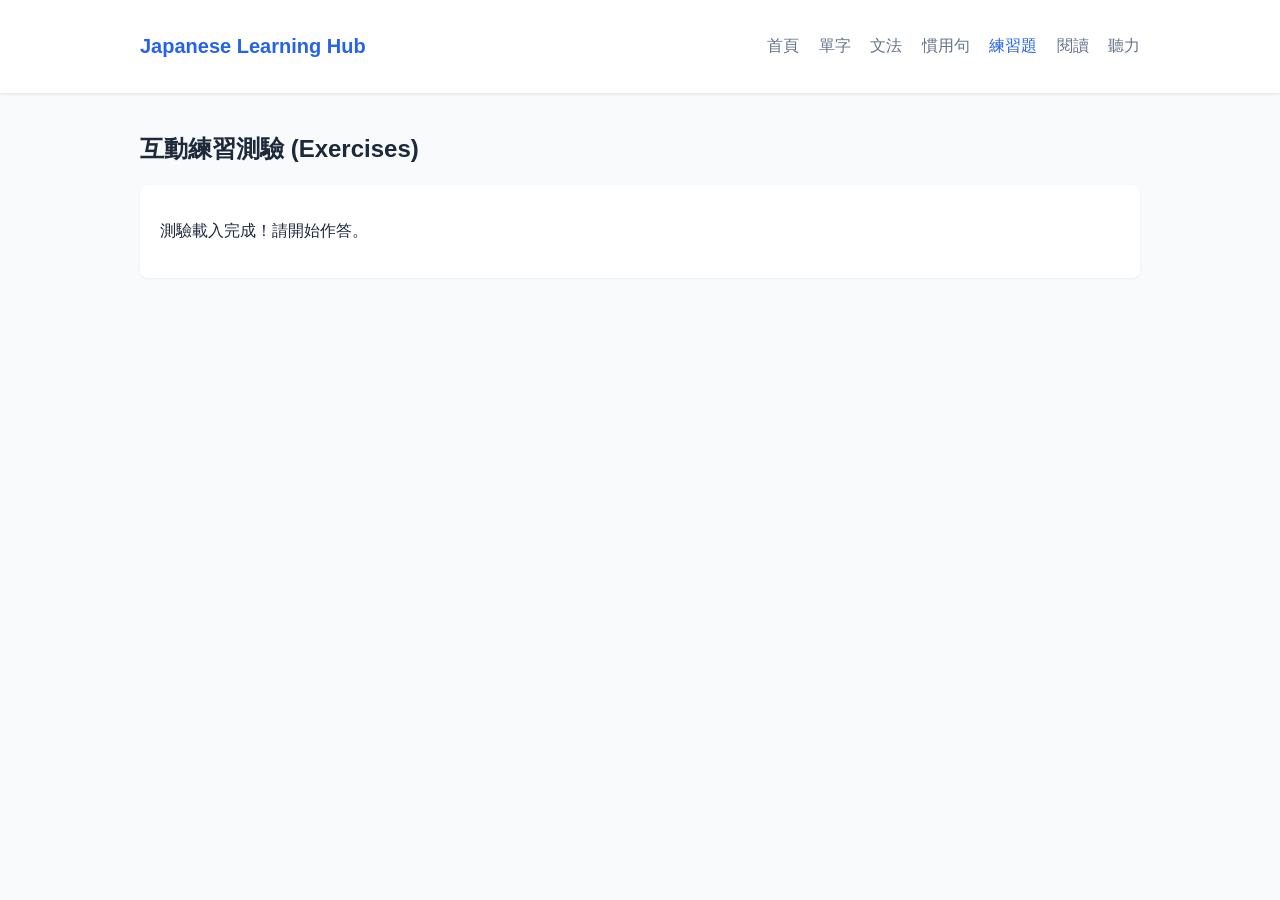
==== pages/exercises.html @ bfe4eba3 "Add files via upload" ====
<!DOCTYPE html>
<html lang="zh-TW">
<head>
    <meta charset="UTF-8">
    <meta name="viewport" content="width=device-width, initial-scale=1.0">
    <title>練習題 - Japanese Learning Hub</title>
    <link rel="stylesheet" href="../css/style.css">
</head>
<body>
    <header class="navbar">
        <div class="container">
            <h1>Japanese Learning Hub</h1>
            <nav>
                <a href="../index.html">首頁</a>
                <a href="vocabulary.html">單字</a>
                <a href="grammar.html">文法</a>
                <a href="idioms.html">慣用句</a>
                <a href="exercises.html" class="active">練習題</a>
                <a href="reading.html">閱讀</a>
                <a href="listening.html">聽力</a>
            </nav>
        </div>
    </header>

    <main class="container">
        <h2>互動練習測驗 (Exercises)</h2>
        <div id="quizContainer" class="quiz-box">載入測驗中...</div>
    </main>

    <script src="../js/main.js"></script>
    <script src="../js/exercises.js"></script>
</body>
</html>
---- css/style.css ----
body {
    font-family: -apple-system, BlinkMacSystemFont, "Segoe UI", Roboto, "Helvetica Neue", Arial, sans-serif;
    background-color: #f8fafc;
    color: #1e293b;
    margin: 0;
    padding: 0;
}

.container {
    max-width: 1000px;
    margin: 0 auto;
    padding: 20px;
}

.navbar {
    background-color: #ffffff;
    box-shadow: 0 1px 3px rgba(0,0,0,0.1);
    padding: 15px 0;
}

.navbar .container {
    display: flex;
    justify-content: space-between;
    align-items: center;
}

.navbar h1 {
    font-size: 1.25rem;
    color: #2563eb;
    margin: 0;
}

.navbar nav a {
    margin-left: 15px;
    text-decoration: none;
    color: #64748b;
    font-weight: 500;
}

.navbar nav a.active, .navbar nav a:hover {
    color: #2563eb;
}

.hero {
    text-align: center;
    padding: 60px 20px;
}

.card-grid {
    display: grid;
    grid-template-columns: repeat(auto-fit, minmax(250px, 1fr));
    gap: 20px;
    margin-top: 40px;
}

.feature-card {
    background: #ffffff;
    padding: 24px;
    border-radius: 8px;
    box-shadow: 0 4px 6px -1px rgba(0,0,0,0.05);
    text-decoration: none;
    color: inherit;
    transition: transform 0.2s;
}

.feature-card:hover {
    transform: translateY(-4px);
}

.search-box {
    width: 100%;
    padding: 12px;
    font-size: 1rem;
    border: 1px solid #cbd5e1;
    border-radius: 6px;
    margin-bottom: 20px;
}

.content-list, .quiz-box {
    background: #ffffff;
    padding: 20px;
    border-radius: 8px;
    box-shadow: 0 1px 3px rgba(0,0,0,0.05);
}
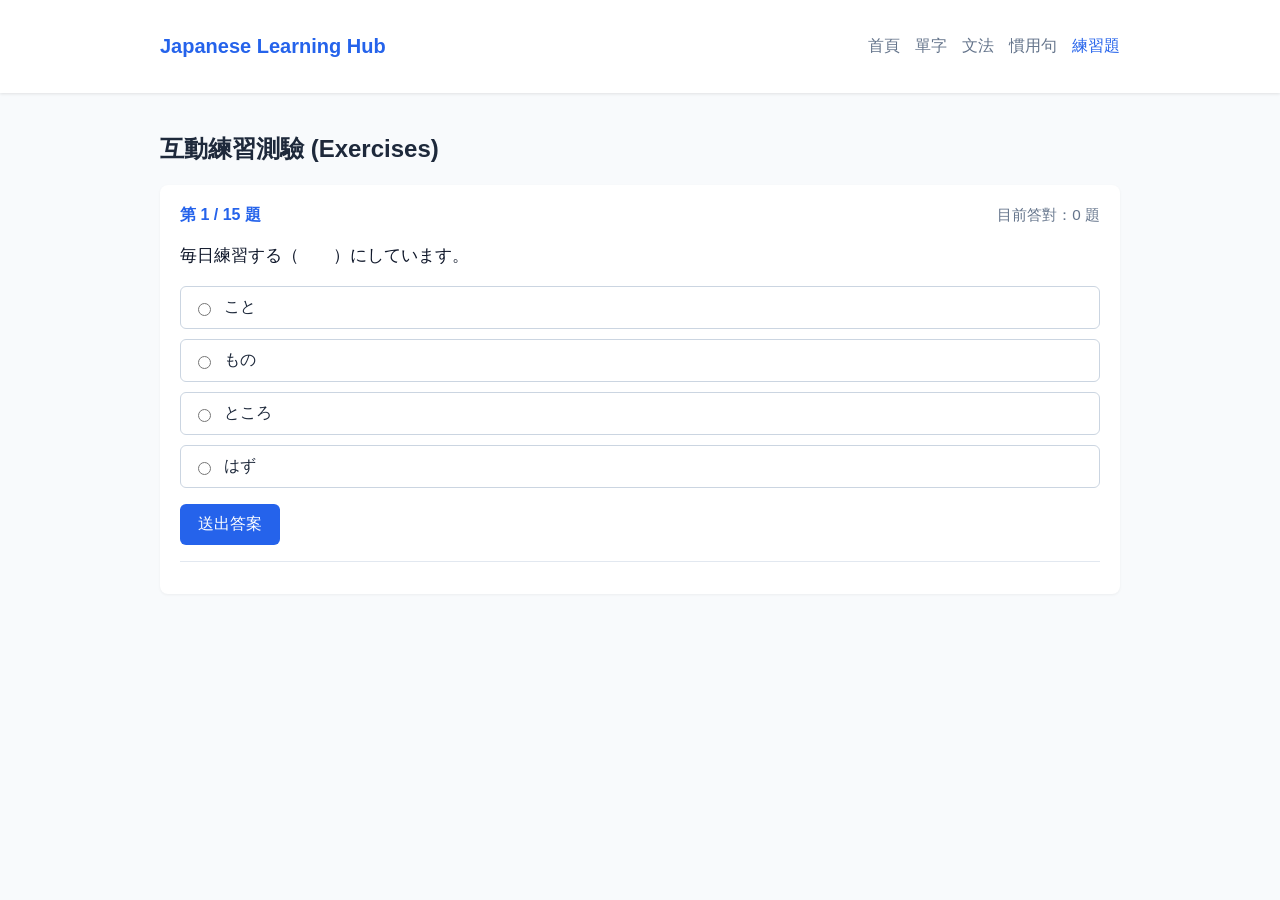
==== commit 1f35e2e9: "Fix website file paths and clean AGENTS.md" ====
--- a/pages/exercises.html
+++ b/pages/exercises.html
@@ -1,33 +1,31 @@
-<!DOCTYPE html>
-<html lang="zh-TW">
-<head>
-    <meta charset="UTF-8">
-    <meta name="viewport" content="width=device-width, initial-scale=1.0">
-    <title>練習題 - Japanese Learning Hub</title>
-    <link rel="stylesheet" href="../css/style.css">
-</head>
-<body>
-    <header class="navbar">
-        <div class="container">
-            <h1>Japanese Learning Hub</h1>
-            <nav>
-                <a href="../index.html">首頁</a>
-                <a href="vocabulary.html">單字</a>
-                <a href="grammar.html">文法</a>
-                <a href="idioms.html">慣用句</a>
-                <a href="exercises.html" class="active">練習題</a>
-                <a href="reading.html">閱讀</a>
-                <a href="listening.html">聽力</a>
-            </nav>
-        </div>
-    </header>
-
-    <main class="container">
-        <h2>互動練習測驗 (Exercises)</h2>
-        <div id="quizContainer" class="quiz-box">載入測驗中...</div>
-    </main>
-
-    <script src="../js/main.js"></script>
-    <script src="../js/exercises.js"></script>
-</body>
-</html>
+<!DOCTYPE html>
+<html lang="zh-TW">
+<head>
+    <meta charset="UTF-8">
+    <meta name="viewport" content="width=device-width, initial-scale=1.0">
+    <title>練習題 - Japanese Learning Hub</title>
+    <link rel="stylesheet" href="../css/style.css">
+</head>
+<body>
+    <header class="navbar">
+        <div class="container">
+            <h1>Japanese Learning Hub</h1>
+            <nav>
+                <a href="../index.html">首頁</a>
+                <a href="vocabulary.html">單字</a>
+                <a href="grammar.html">文法</a>
+                <a href="idioms.html">慣用句</a>
+                <a href="exercises.html" class="active">練習題</a>
+            </nav>
+        </div>
+    </header>
+
+    <main class="container">
+        <h2>互動練習測驗 (Exercises)</h2>
+        <div id="quizContainer" class="quiz-box">載入測驗中...</div>
+    </main>
+
+    <script src="../js/main.js"></script>
+    <script src="../js/exercises.js"></script>
+</body>
+</html>
--- a/css/style.css
+++ b/css/style.css
@@ -1,84 +1,393 @@
-body {
-    font-family: -apple-system, BlinkMacSystemFont, "Segoe UI", Roboto, "Helvetica Neue", Arial, sans-serif;
-    background-color: #f8fafc;
-    color: #1e293b;
-    margin: 0;
-    padding: 0;
-}
-
-.container {
-    max-width: 1000px;
-    margin: 0 auto;
-    padding: 20px;
-}
-
-.navbar {
-    background-color: #ffffff;
-    box-shadow: 0 1px 3px rgba(0,0,0,0.1);
-    padding: 15px 0;
-}
-
-.navbar .container {
-    display: flex;
-    justify-content: space-between;
-    align-items: center;
-}
-
-.navbar h1 {
-    font-size: 1.25rem;
-    color: #2563eb;
-    margin: 0;
-}
-
-.navbar nav a {
-    margin-left: 15px;
-    text-decoration: none;
-    color: #64748b;
-    font-weight: 500;
-}
-
-.navbar nav a.active, .navbar nav a:hover {
-    color: #2563eb;
-}
-
-.hero {
-    text-align: center;
-    padding: 60px 20px;
-}
-
-.card-grid {
-    display: grid;
-    grid-template-columns: repeat(auto-fit, minmax(250px, 1fr));
-    gap: 20px;
-    margin-top: 40px;
-}
-
-.feature-card {
-    background: #ffffff;
-    padding: 24px;
-    border-radius: 8px;
-    box-shadow: 0 4px 6px -1px rgba(0,0,0,0.05);
-    text-decoration: none;
-    color: inherit;
-    transition: transform 0.2s;
-}
-
-.feature-card:hover {
-    transform: translateY(-4px);
-}
-
-.search-box {
-    width: 100%;
-    padding: 12px;
-    font-size: 1rem;
-    border: 1px solid #cbd5e1;
-    border-radius: 6px;
-    margin-bottom: 20px;
-}
-
-.content-list, .quiz-box {
-    background: #ffffff;
-    padding: 20px;
-    border-radius: 8px;
-    box-shadow: 0 1px 3px rgba(0,0,0,0.05);
-}
+/* =========================================================
+   Japanese Learning Hub - 共用樣式
+   保留原設計風格，補充列表卡片、篩選列、練習題樣式
+   ========================================================= */
+
+* {
+    box-sizing: border-box;
+}
+
+body {
+    font-family: -apple-system, BlinkMacSystemFont, "Segoe UI", Roboto, "Helvetica Neue", Arial, sans-serif;
+    background-color: #f8fafc;
+    color: #1e293b;
+    margin: 0;
+    padding: 0;
+}
+
+.container {
+    max-width: 1000px;
+    margin: 0 auto;
+    padding: 20px;
+}
+
+/* ---------- 導覽列 ---------- */
+.navbar {
+    background-color: #ffffff;
+    box-shadow: 0 1px 3px rgba(0,0,0,0.1);
+    padding: 15px 0;
+}
+
+.navbar .container {
+    display: flex;
+    justify-content: space-between;
+    align-items: center;
+    flex-wrap: wrap;
+    gap: 10px;
+}
+
+.navbar h1 {
+    font-size: 1.25rem;
+    color: #2563eb;
+    margin: 0;
+}
+
+.navbar nav {
+    display: flex;
+    flex-wrap: wrap;
+    gap: 15px;
+}
+
+.navbar nav a {
+    text-decoration: none;
+    color: #64748b;
+    font-weight: 500;
+}
+
+.navbar nav a.active,
+.navbar nav a:hover {
+    color: #2563eb;
+}
+
+/* ---------- 首頁 ---------- */
+.hero {
+    text-align: center;
+    padding: 60px 20px;
+}
+
+.card-grid {
+    display: grid;
+    grid-template-columns: repeat(auto-fit, minmax(220px, 1fr));
+    gap: 20px;
+    margin-top: 40px;
+}
+
+.feature-card {
+    background: #ffffff;
+    padding: 24px;
+    border-radius: 8px;
+    box-shadow: 0 4px 6px -1px rgba(0,0,0,0.05);
+    text-decoration: none;
+    color: inherit;
+    transition: transform 0.2s, box-shadow 0.2s;
+}
+
+.feature-card:hover {
+    transform: translateY(-4px);
+    box-shadow: 0 8px 12px -2px rgba(0,0,0,0.08);
+}
+
+/* ---------- 工具列（搜尋＋程度篩選） ---------- */
+.toolbar {
+    display: flex;
+    gap: 12px;
+    margin-bottom: 20px;
+    flex-wrap: wrap;
+}
+
+.search-box {
+    flex: 1 1 240px;
+    padding: 12px;
+    font-size: 1rem;
+    border: 1px solid #cbd5e1;
+    border-radius: 6px;
+    background: #ffffff;
+}
+
+.search-box:focus,
+.level-filter:focus {
+    outline: none;
+    border-color: #2563eb;
+    box-shadow: 0 0 0 3px rgba(37, 99, 235, 0.15);
+}
+
+.level-filter {
+    padding: 12px;
+    font-size: 1rem;
+    border: 1px solid #cbd5e1;
+    border-radius: 6px;
+    background: #ffffff;
+    cursor: pointer;
+}
+
+/* ---------- 資料列表容器 ---------- */
+.content-list,
+.quiz-box {
+    background: #ffffff;
+    padding: 20px;
+    border-radius: 8px;
+    box-shadow: 0 1px 3px rgba(0,0,0,0.05);
+}
+
+/* ---------- 單字／文法／慣用句卡片 ---------- */
+.item-card {
+    padding: 14px 12px;
+    border-bottom: 1px solid #e2e8f0;
+    margin-bottom: 8px;
+}
+
+.item-card:last-child {
+    border-bottom: none;
+}
+
+.item-title {
+    font-size: 1.15rem;
+    margin-left: 8px;
+}
+
+.item-reading {
+    color: #64748b;
+    margin-left: 4px;
+}
+
+.item-pos {
+    display: inline-block;
+    margin-left: 8px;
+    padding: 1px 8px;
+    background: #f1f5f9;
+    color: #475569;
+    border-radius: 4px;
+    font-size: 0.8rem;
+}
+
+.item-meaning,
+.item-connection,
+.item-usage,
+.item-example,
+.item-translation {
+    margin: 4px 0 0 0;
+    color: #334155;
+    line-height: 1.6;
+}
+
+.item-example {
+    color: #0f172a;
+}
+
+.item-translation {
+    color: #64748b;
+    font-size: 0.95rem;
+}
+
+.item-comparison {
+    margin-top: 8px;
+    padding: 10px;
+    background: #fef9c3;
+    border-left: 3px solid #eab308;
+    border-radius: 4px;
+    color: #713f12;
+    line-height: 1.6;
+    font-size: 0.95rem;
+}
+
+/* ---------- 程度標籤 ---------- */
+.level-badge {
+    display: inline-block;
+    background: #e0f2fe;
+    color: #0369a1;
+    padding: 2px 8px;
+    border-radius: 4px;
+    font-size: 0.85rem;
+    font-weight: bold;
+}
+
+.level-badge-purple {
+    background: #f3e8ff;
+    color: #7e22ce;
+}
+
+.level-badge-green {
+    background: #dcfce7;
+    color: #15803d;
+}
+
+/* ---------- 狀態訊息 ---------- */
+.error-msg {
+    color: #dc2626;
+    margin: 0;
+}
+
+.empty-msg {
+    color: #64748b;
+    margin: 0;
+}
+
+/* ---------- 練習題 ---------- */
+.quiz-header {
+    display: flex;
+    justify-content: space-between;
+    align-items: center;
+    margin-bottom: 16px;
+    flex-wrap: wrap;
+    gap: 8px;
+}
+
+.quiz-progress {
+    font-weight: bold;
+    color: #2563eb;
+}
+
+.quiz-score {
+    color: #64748b;
+    font-size: 0.95rem;
+}
+
+.quiz-question {
+    font-size: 1.05rem;
+    line-height: 1.7;
+    margin: 0 0 16px 0;
+    color: #0f172a;
+}
+
+.quiz-options {
+    display: flex;
+    flex-direction: column;
+    gap: 10px;
+    margin-bottom: 16px;
+}
+
+.quiz-option {
+    display: flex;
+    align-items: center;
+    gap: 10px;
+    padding: 10px 12px;
+    border: 1px solid #cbd5e1;
+    border-radius: 6px;
+    cursor: pointer;
+    transition: background 0.15s, border-color 0.15s;
+}
+
+.quiz-option:hover {
+    background: #f1f5f9;
+}
+
+.quiz-option input[type="radio"] {
+    cursor: pointer;
+}
+
+.quiz-option.correct {
+    background: #dcfce7;
+    border-color: #22c55e;
+}
+
+.quiz-option.wrong {
+    background: #fee2e2;
+    border-color: #ef4444;
+}
+
+.quiz-actions {
+    display: flex;
+    gap: 10px;
+    margin-bottom: 16px;
+}
+
+.btn-primary,
+.btn-secondary {
+    padding: 10px 18px;
+    font-size: 1rem;
+    border-radius: 6px;
+    border: none;
+    cursor: pointer;
+    font-weight: 500;
+}
+
+.btn-primary {
+    background: #2563eb;
+    color: #ffffff;
+}
+
+.btn-primary:hover {
+    background: #1d4ed8;
+}
+
+.btn-secondary {
+    background: #e2e8f0;
+    color: #1e293b;
+}
+
+.btn-secondary:hover {
+    background: #cbd5e1;
+}
+
+.quiz-feedback {
+    padding-top: 12px;
+    border-top: 1px solid #e2e8f0;
+}
+
+.quiz-feedback p {
+    margin: 4px 0;
+    line-height: 1.6;
+}
+
+.feedback-correct {
+    color: #15803d;
+    font-weight: bold;
+}
+
+.feedback-wrong {
+    color: #b91c1c;
+    font-weight: bold;
+}
+
+.feedback-answer {
+    color: #0f172a;
+}
+
+.feedback-explanation {
+    color: #334155;
+}
+
+/* ---------- 測驗結果 ---------- */
+.quiz-result {
+    text-align: center;
+    padding: 20px 0;
+}
+
+.quiz-result h3 {
+    color: #2563eb;
+    margin-top: 0;
+}
+
+/* ---------- 響應式 ---------- */
+@media (max-width: 640px) {
+    .navbar .container {
+        flex-direction: column;
+        align-items: flex-start;
+    }
+
+    .navbar nav {
+        gap: 10px;
+    }
+
+    .hero {
+        padding: 40px 16px;
+    }
+
+    .toolbar {
+        flex-direction: column;
+    }
+
+    .search-box,
+    .level-filter {
+        width: 100%;
+    }
+
+    .quiz-actions {
+        flex-direction: column;
+    }
+
+    .btn-primary,
+    .btn-secondary {
+        width: 100%;
+    }
+}
